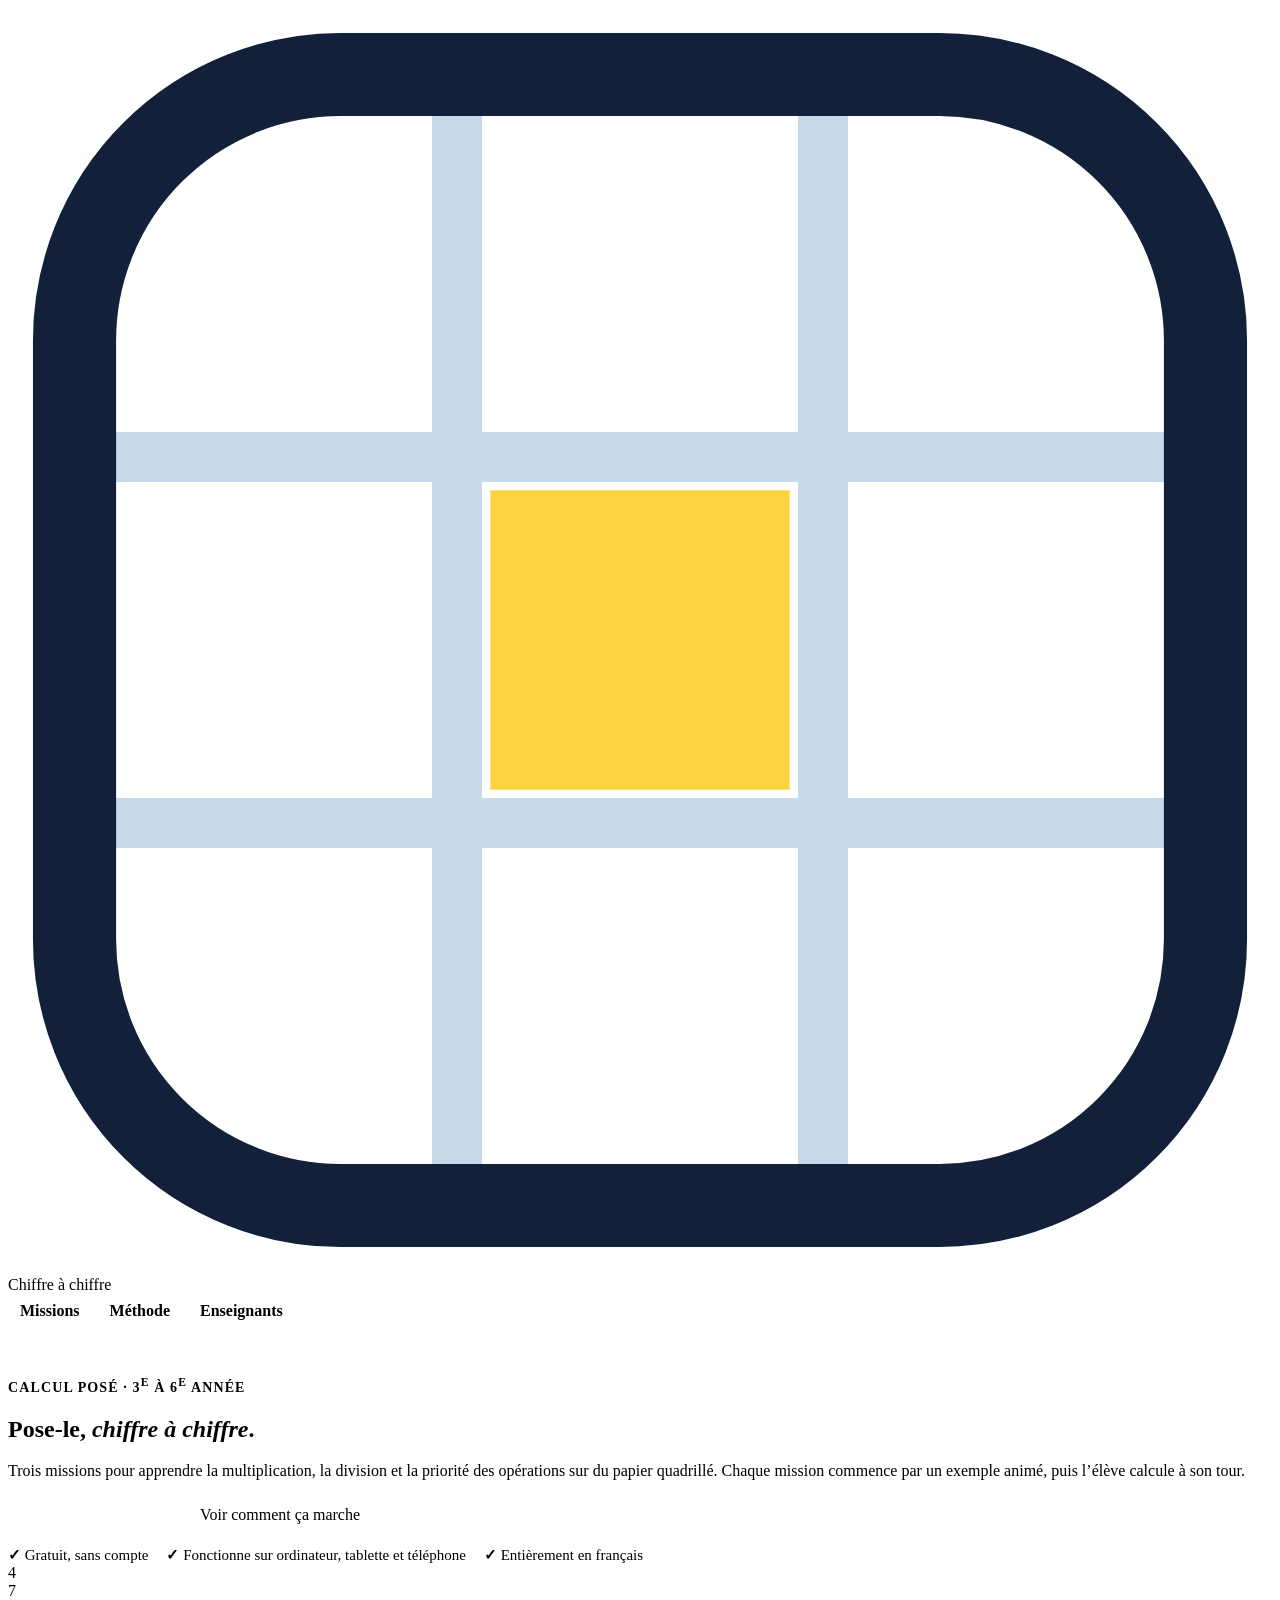
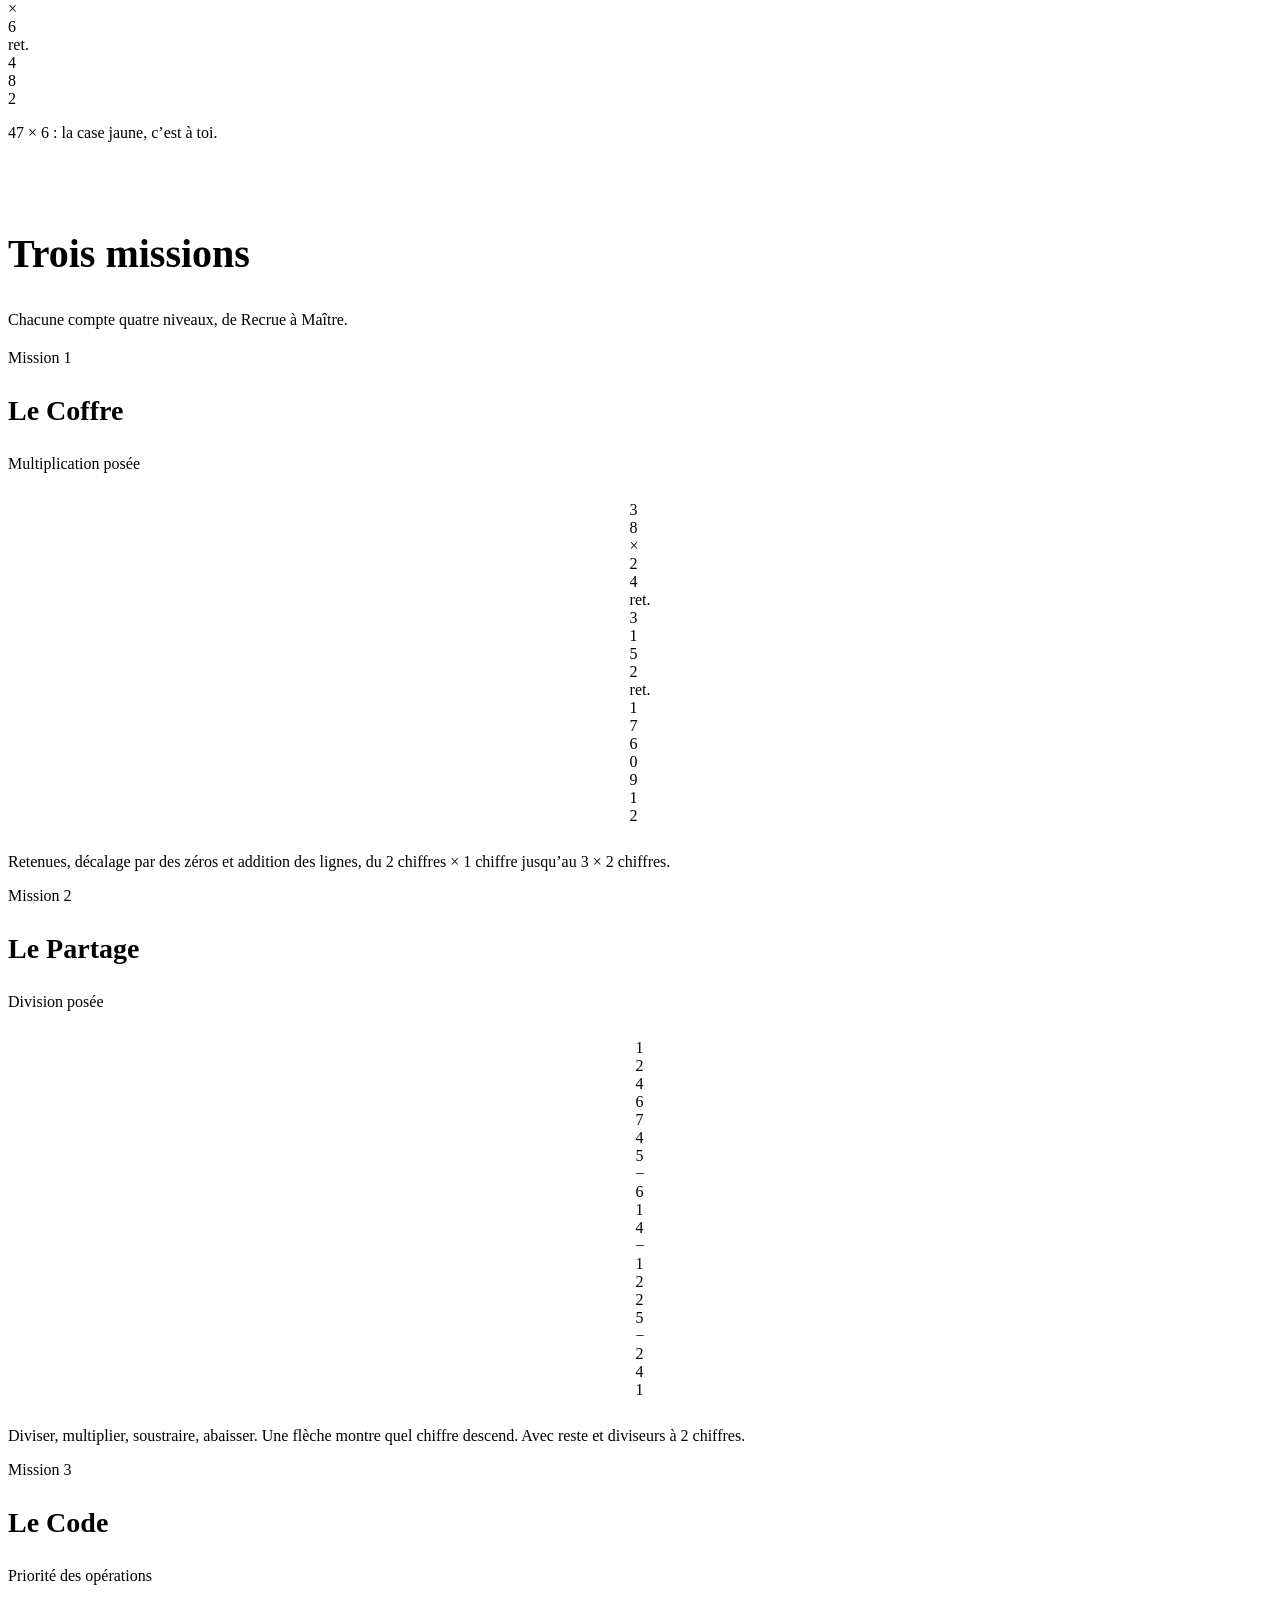
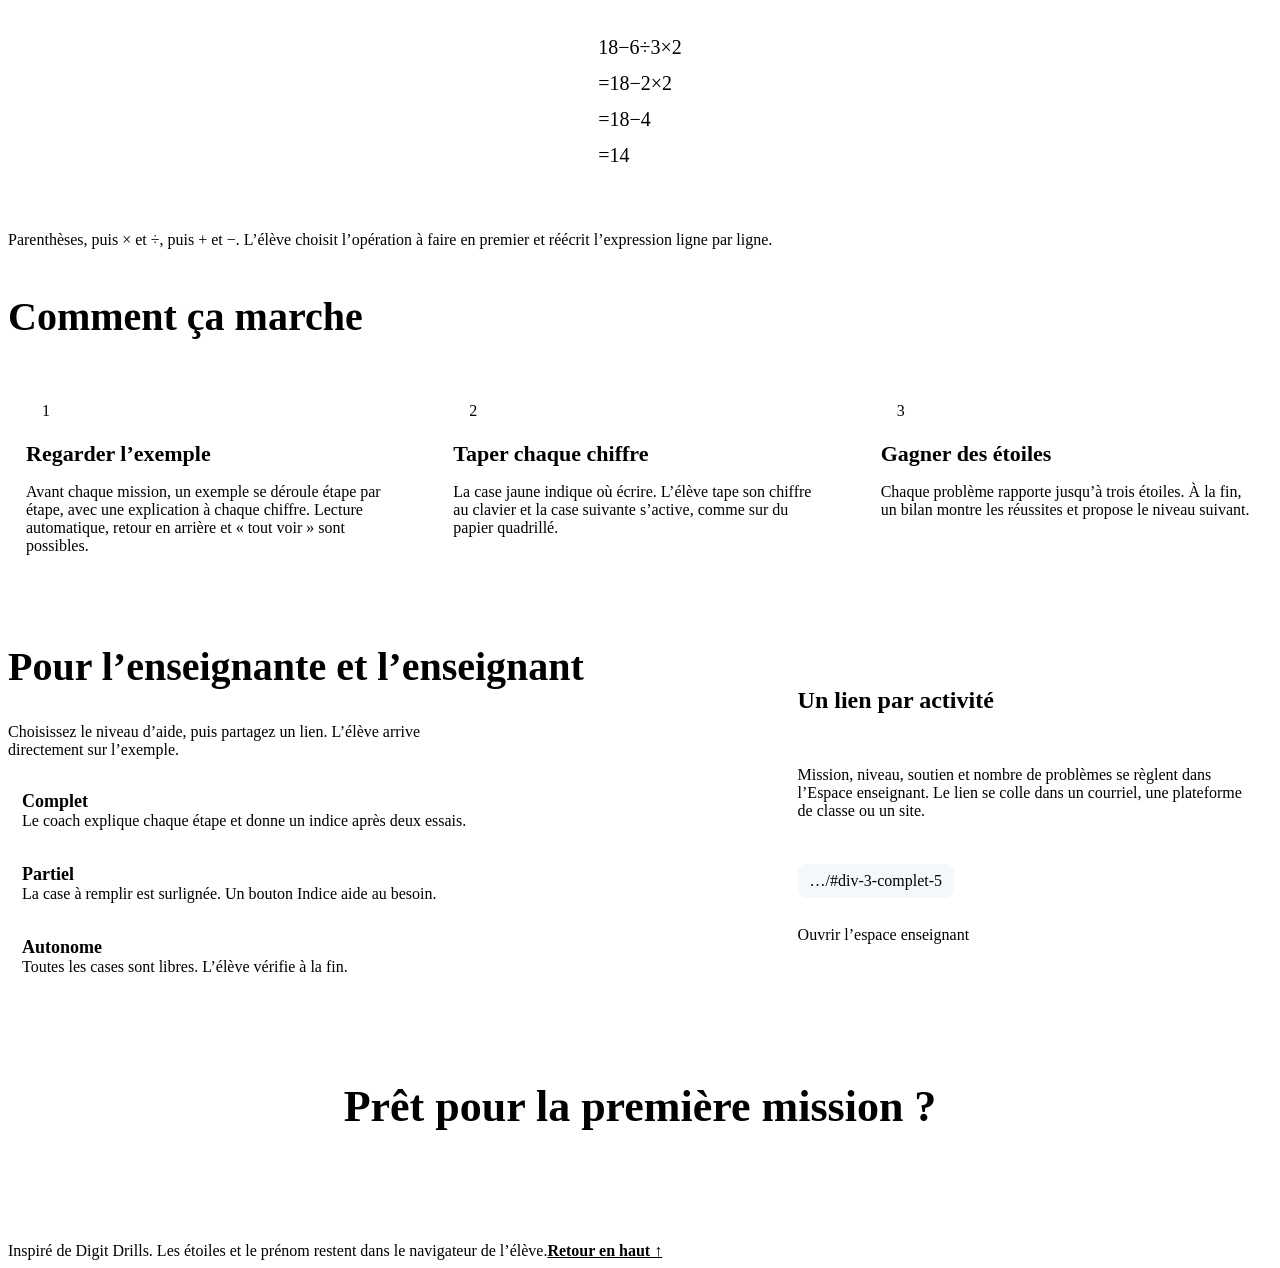
==== index.html @ c3cb1c9d "Add files via upload" ====
<!DOCTYPE html>
<html lang="fr">
<head>
<meta charset="utf-8">
<meta name="viewport" content="width=device-width, initial-scale=1">
<title>Page de garde Chiffre à chiffre</title>
<meta name="description" content="Missions de calcul posé pour le primaire : multiplication, division et priorité des opérations, un chiffre à la fois.">
<link rel="preconnect" href="https://fonts.googleapis.com">
<link rel="preconnect" href="https://fonts.gstatic.com" crossorigin>
<link href="https://fonts.googleapis.com/css2?family=Atkinson+Hyperlegible:wght@400;700&family=Atkinson+Hyperlegible+Mono:wght@500;600;700&family=Bricolage+Grotesque:opsz,wght@12..96,700;12..96,800&display=swap" rel="stylesheet">
<style>
html { scroll-behavior: smooth; }
.brand { text-decoration: none; color: var(--ink); }
.cnav { display: flex; align-items: center; gap: 6px; }
.cnav a:not(.btn) { color: var(--ink-2); text-decoration: none; font-weight: 700; padding: 8px 12px; border-radius: 8px; }
.cnav a:not(.btn):hover { background: rgba(255,255,255,.8); color: var(--ink); }
.cover-hero { padding-top: 34px; padding-bottom: 28px; }
.kicker { font-weight: 700; letter-spacing: .08em; text-transform: uppercase; font-size: 14px; color: var(--m-div); margin-bottom: 12px; }
.cta-row { display: flex; flex-wrap: wrap; gap: 12px; margin-top: 26px; }
.facts { list-style: none; padding: 0; margin: 22px 0 0; display: flex; flex-wrap: wrap; gap: 8px 18px; color: var(--ink-2); font-size: 15px; }
.facts li::before { content: "✓ "; color: var(--ok); font-weight: 700; }
.sec { font-size: clamp(28px, 4vw, 40px); font-weight: 800; margin-top: 44px; }
.sec-lead { color: var(--ink-2); margin: 6px 0 20px; max-width: 60ch; }
.mcard h3 { font-size: 28px; font-weight: 800; }
.ex-sheet { background: #fff; border: 1px solid var(--grid); border-radius: 10px; padding: 12px 6px; margin: 6px 0; display: flex; justify-content: center; overflow: hidden; min-height: 190px; align-items: center; }
.ex-sheet .exprs { padding: 6px 0; }
.ex-sheet .ex-line { font-size: 20px; min-height: 36px; }
.ex-sheet .ex-line.past { font-size: 18px; }
.steps { list-style: none; padding: 0; margin: 20px 0 0; display: grid; grid-template-columns: repeat(3, minmax(0, 1fr)); gap: 18px; }
.steps li { background: var(--sheet); border: 2px solid var(--ink); border-radius: var(--radius); padding: 18px; box-shadow: 0 5px 0 var(--ink); }
.steps h3 { font-size: 22px; margin: 10px 0 6px; }
.steps p { color: var(--ink-2); font-size: 16px; }
.sn { display: inline-grid; place-items: center; width: 40px; height: 40px; border-radius: 50%; background: var(--hl); border: 2px solid var(--ink); font: 800 20px/1 var(--font-d); }
.teach { display: grid; grid-template-columns: minmax(0, 1.2fr) minmax(0, .8fr); gap: 28px; align-items: start; margin-top: 10px; }
.tlist { list-style: none; padding: 0; margin: 0; display: grid; gap: 10px; }
.tlist li { background: var(--sheet); border: 2px solid var(--grid); border-radius: 12px; padding: 12px 14px; }
.tlist b { display: block; font-size: 18px; }
.tcard { background: var(--sheet); border: 2px solid var(--ink); border-radius: var(--radius); padding: 20px; box-shadow: 0 5px 0 var(--ink); display: grid; gap: 12px; justify-items: start; margin-top: 44px; }
.tcard h3 { font-size: 24px; }
.tcard p { color: var(--ink-2); }
.tlink { font: 600 15px var(--font-n); background: #F4F8FC; border: 1px dashed var(--grid); border-radius: 8px; padding: 8px 12px; color: var(--ink) !important; }
.final { text-align: center; display: grid; justify-items: center; gap: 16px; padding: 56px 16px 40px; }
.final h2 { font-size: clamp(28px, 4.4vw, 44px); font-weight: 800; }
@media (max-width: 880px) {
  .steps, .teach { grid-template-columns: 1fr; }
  .tcard { margin-top: 0; }
  .cnav a:not(.btn) { display: none; }
}
a.btn { text-decoration: none; color: var(--ink); }
a.btn-primary { color: #fff; }
.foot a { color: var(--ink-2); font-weight: 700; }

</style>
</head>
<body>
<header class="wrap top">
  <a class="brand" href="#haut" aria-label="Chiffre à chiffre"><svg class="brand-mark" viewBox="0 0 38 38" aria-hidden="true"><rect x="2" y="2" width="34" height="34" rx="8" fill="#fff"/><path d="M13.5 2v34M24.5 2v34M2 13.5h34M2 24.5h34" stroke="#C6DAEA" stroke-width="1.5"/><rect x="14.5" y="14.5" width="9" height="9" fill="#FFD23F"/><rect x="2" y="2" width="34" height="34" rx="8" fill="none" stroke="#12203A" stroke-width="2.5"/></svg><span class="brand-name"><span>Chiffre</span> à chiffre</span></a>
  <nav class="cnav" aria-label="Sections"><a href="#missions">Missions</a><a href="#methode">Méthode</a><a href="#enseignants">Enseignants</a><a class="btn btn-primary btn-small" href="jeu.html">Commencer</a></nav>
</header>

<main id="haut">
<section class="wrap hero cover-hero">
  <div>
    <p class="kicker">Calcul posé · 3<sup>e</sup> à 6<sup>e</sup> année</p>
    <h1>Pose-le, <em>chiffre à chiffre</em>.</h1>
    <p class="lead">Trois missions pour apprendre la multiplication, la division et la priorité des opérations sur du papier quadrillé. Chaque mission commence par un exemple animé, puis l’élève calcule à son tour.</p>
    <div class="cta-row"><a class="btn btn-primary" href="jeu.html">Commencer les missions →</a><a class="btn" href="#methode">Voir comment ça marche</a></div>
    <ul class="facts"><li>Gratuit, sans compte</li><li>Fonctionne sur ordinateur, tablette et téléphone</li><li>Entièrement en français</li></ul>
  </div>
  <div class="hero-sheet" id="ex-hero"></div>
</section>

<section class="wrap" id="missions">
  <h2 class="sec">Trois missions</h2>
  <p class="sec-lead">Chacune compte quatre niveaux, de Recrue à Maître.</p>
  <div class="missions">
    <article class="mcard" data-m="mult"><div class="mcard-top"><span>Mission 1</span></div><div class="mcard-body"><h3>Le Coffre</h3><p class="sub">Multiplication posée</p><div class="ex-sheet" id="ex-mult"></div><p class="pitch">Retenues, décalage par des zéros et addition des lignes, du 2 chiffres × 1 chiffre jusqu’au 3 × 2 chiffres.</p></div></article>
    <article class="mcard" data-m="div"><div class="mcard-top"><span>Mission 2</span></div><div class="mcard-body"><h3>Le Partage</h3><p class="sub">Division posée</p><div class="ex-sheet" id="ex-div"></div><p class="pitch">Diviser, multiplier, soustraire, abaisser. Une flèche montre quel chiffre descend. Avec reste et diviseurs à 2 chiffres.</p></div></article>
    <article class="mcard" data-m="ops"><div class="mcard-top"><span>Mission 3</span></div><div class="mcard-body"><h3>Le Code</h3><p class="sub">Priorité des opérations</p><div class="ex-sheet" id="ex-ops"></div><p class="pitch">Parenthèses, puis × et ÷, puis + et −. L’élève choisit l’opération à faire en premier et réécrit l’expression ligne par ligne.</p></div></article>
  </div>
</section>

<section class="wrap" id="methode">
  <h2 class="sec">Comment ça marche</h2>
  <ol class="steps">
    <li><span class="sn">1</span><h3>Regarder l’exemple</h3><p>Avant chaque mission, un exemple se déroule étape par étape, avec une explication à chaque chiffre. Lecture automatique, retour en arrière et « tout voir » sont possibles.</p></li>
    <li><span class="sn">2</span><h3>Taper chaque chiffre</h3><p>La case jaune indique où écrire. L’élève tape son chiffre au clavier et la case suivante s’active, comme sur du papier quadrillé.</p></li>
    <li><span class="sn">3</span><h3>Gagner des étoiles</h3><p>Chaque problème rapporte jusqu’à trois étoiles. À la fin, un bilan montre les réussites et propose le niveau suivant.</p></li>
  </ol>
</section>

<section class="wrap" id="enseignants">
  <div class="teach">
    <div>
      <h2 class="sec">Pour l’enseignante et l’enseignant</h2>
      <p class="sec-lead">Choisissez le niveau d’aide, puis partagez un lien. L’élève arrive directement sur l’exemple.</p>
      <ul class="tlist">
        <li><b>Complet</b> Le coach explique chaque étape et donne un indice après deux essais.</li>
        <li><b>Partiel</b> La case à remplir est surlignée. Un bouton Indice aide au besoin.</li>
        <li><b>Autonome</b> Toutes les cases sont libres. L’élève vérifie à la fin.</li>
      </ul>
    </div>
    <div class="tcard">
      <h3>Un lien par activité</h3>
      <p>Mission, niveau, soutien et nombre de problèmes se règlent dans l’Espace enseignant. Le lien se colle dans un courriel, une plateforme de classe ou un site.</p>
      <p class="tlink">…/#div-3-complet-5</p>
      <a class="btn btn-small" href="jeu.html">Ouvrir l’espace enseignant</a>
    </div>
  </div>
</section>

<section class="wrap final">
  <h2>Prêt pour la première mission ?</h2>
  <a class="btn btn-primary" href="jeu.html">Commencer les missions →</a>
</section>
</main>

<footer class="wrap foot"><span>Inspiré de Digit Drills. Les étoiles et le prénom restent dans le navigateur de l’élève.</span><a href="#haut">Retour en haut ↑</a></footer>

<script>
/* ===== Moteur : génération de problèmes, grilles et étapes ===== */
(function (root) {
  'use strict';

  const POS = ['unités', 'dizaines', 'centaines', 'milliers', 'dizaines de mille', 'centaines de mille'];
  const rnd = (a, b) => a + Math.floor(Math.random() * (b - a + 1));
  const pick = (a) => a[Math.floor(Math.random() * a.length)];
  const digitsOf = (n) => String(n).split('').map(Number);
  const plural = (n, s, p) => (n > 1 ? p : s);

  function newLayout() {
    return { cells: {}, rowKinds: [], lines: [], steps: [], groups: [], cols: 0 };
  }
  function put(L, r, c, o) {
    if (c < 0) throw new Error('colonne négative ' + r + ',' + c);
    L.cells[r + ',' + c] = Object.assign({ r: r, c: c }, o);
  }
  // Ajoute un groupe d'étapes (une opération "mentale" qui écrit 1 à 3 chiffres)
  function addGroup(L, text, stepDefs, intro) {
    const gid = L.groups.length;
    L.groups.push({ text: text, steps: [], intro: intro || '' });
    stepDefs.forEach((s) => {
      const idx = L.steps.length;
      L.steps.push({ r: s.r, c: s.c, expected: s.exp, ask: s.ask, hint: s.hint, gid: gid });
      L.groups[gid].steps.push(idx);
      put(L, s.r, s.c, { kind: s.kind || 'input', expected: s.exp, cls: s.cls || '' });
    });
  }

  /* ---------------- MULTIPLICATION ---------------- */
  function buildMult(a, b) {
    const L = newLayout();
    const A = digitsOf(a), B = digitsOf(b), n = A.length, m = B.length;
    const prod = a * b, Ln = String(prod).length, W = n + m;
    L.cols = W + 1;

    // plan de chaque ligne de produit partiel
    const plan = [];
    const ppMap = []; // ppMap[k][col] = chiffre attendu
    for (let k = 0; k < m; k++) {
      const bk = B[m - 1 - k];
      const groups = [];
      ppMap[k] = {};
      const intro = k === 0
        ? 'On multiplie d’abord par les unités du multiplicateur (' + bk + '), de droite à gauche.'
        : 'Nouvelle ligne : on multiplie par les ' + POS[k] + ' (' + bk + ').';
      let first = true;
      const withIntro = (t) => { if (first) { first = false; return intro + ' ' + t; } return t; };
      if (k > 0) {
        const zs = [];
        for (let j = 0; j < k; j++) {
          zs.push({
            kind: 'pp', col: W - j, exp: 0,
            ask: j === 0 ? withIntro('On décale d’un rang pour chaque position : écris ' + (k === 1 ? 'un 0' : k + ' zéros') + ', en commençant à droite.') : 'Encore un 0 pour décaler.',
            hint: 'Multiplier par ' + bk + '0'.repeat(k) + ' revient à décaler : on écrit d’abord ' + (k === 1 ? 'un 0' : k + ' zéros') + '.'
          });
          ppMap[k][W - j] = 0;
        }
        groups.push({ text: 'On multiplie par les ' + POS[k] + ' : on écrit ' + (k === 1 ? 'un 0' : k + ' zéros') + ' pour décaler la ligne.', steps: zs });
      }
      let carry = 0;
      for (let i = 0; i < n; i++) {
        const ai = A[n - 1 - i];
        const p = ai * bk + carry;
        const dg = p % 10, nc = Math.floor(p / 10);
        const op = bk + ' × ' + ai + (carry ? ' + ' + carry : '');
        const last = i === n - 1;
        const col = W - k - i;
        const st = [];
        const calc = 'Calcule ' + op + (carry ? ' (n’oublie pas la retenue)' : '') + '. ';
        if (last && nc > 0) {
          st.push({ kind: 'pp', col: col, exp: dg, ask: withIntro(calc + 'Écris le chiffre des unités du résultat.'), hint: op + ' = ' + p });
          st.push({ kind: 'pp', col: col - 1, exp: nc, ask: 'Écris maintenant le chiffre des dizaines, juste à gauche.', hint: op + ' = ' + p });
          ppMap[k][col] = dg; ppMap[k][col - 1] = nc;
          groups.push({ text: op + ' = ' + p + '. C’est le dernier chiffre : on écrit tout le résultat, ' + p + '.', steps: st });
        } else {
          st.push({ kind: 'pp', col: col, exp: dg, ask: withIntro(calc + (p >= 10 ? 'Écris le chiffre des unités du résultat.' : 'Écris le résultat.')), hint: op + ' = ' + p });
          ppMap[k][col] = dg;
          if (!last && nc > 0) {
            st.push({ kind: 'carry', col: col - 1, exp: nc, ask: 'Écris la retenue (le chiffre des dizaines du résultat) au-dessus de la colonne suivante.', hint: op + ' = ' + p + ' : la retenue est ' + nc + '.' });
            groups.push({ text: op + ' = ' + p + '. On écrit ' + dg + ' et on retient ' + nc + '.', steps: st });
          } else {
            groups.push({ text: op + ' = ' + p + '. On écrit ' + dg + '.', steps: st });
          }
        }
        carry = nc;
      }
      if (groups.length) groups[0].intro = intro;
      const hasCarry = groups.some((g) => g.steps.some((s) => s.kind === 'carry'));
      plan.push({ groups: groups, hasCarry: hasCarry });
    }

    // lignes 0 et 1 : multiplicande et multiplicateur
    L.rowKinds.push('norm');
    A.forEach((d, i) => put(L, 0, W - (n - 1 - i), { kind: 'static', text: d }));
    L.rowKinds.push('norm');
    put(L, 1, 0, { kind: 'static', text: '×' });
    B.forEach((d, i) => put(L, 1, W - (m - 1 - i), { kind: 'static', text: d }));
    L.lines.push({ r: 1, c1: 0, c2: W });

    let lastPP = 1;
    for (let k = 0; k < m; k++) {
      let carryRow = -1;
      if (plan[k].hasCarry) { carryRow = L.rowKinds.length; L.rowKinds.push('carry'); }
      const ppRow = L.rowKinds.length; L.rowKinds.push('norm');
      lastPP = ppRow;
      plan[k].groups.forEach((g) => {
        addGroup(L, g.text, g.steps.map((s) => ({
          r: s.kind === 'carry' ? carryRow : ppRow, c: s.col, exp: s.exp, ask: s.ask, hint: s.hint,
          kind: 'input', cls: s.kind === 'carry' ? 'carry' : ''
        })), g.intro);
      });
    }

    if (m > 1) {
      L.lines.push({ r: lastPP, c1: 0, c2: W });
      const resRow = L.rowKinds.length; L.rowKinds.push('norm');
      let carryAdd = 0;
      for (let j = 0; j < Ln; j++) {
        const col = W - j;
        const parts = [];
        for (let k = 0; k < m; k++) if (ppMap[k][col] !== undefined) parts.push(ppMap[k][col]);
        const total = parts.reduce((x, y) => x + y, 0) + carryAdd;
        const dg = total % 10, nc = Math.floor(total / 10);
        const expr = parts.join(' + ') + (carryAdd ? ' + ' + carryAdd + ' (retenue)' : '');
        let ask, text;
        if (parts.length === 1 && !carryAdd) {
          ask = 'Un seul chiffre dans la colonne des ' + POS[j] + ' : recopie-le.';
          text = 'On descend ' + total + '.';
        } else {
          ask = 'Additionne la colonne des ' + POS[j] + ' : ' + expr + '. ' + (total >= 10 && j < Ln - 1 ? 'Écris le chiffre des unités et retiens le reste.' : 'Écris le résultat.');
          text = expr + ' = ' + total + '. ' + (nc > 0 && j < Ln - 1 ? 'On écrit ' + dg + ' et on retient ' + nc + '.' : 'On écrit ' + total + '.');
        }
        if (j === Ln - 1) { if (nc !== 0) throw new Error('somme finale invalide'); }
        addGroup(L, text, [{ r: resRow, c: col, exp: dg, ask: (j === 0 ? 'Il reste à additionner les lignes, colonne par colonne, de droite à gauche. ' : '') + ask, hint: expr + ' = ' + total, kind: 'input', cls: 'result' }], j === 0 ? 'Il reste \u00e0 additionner les lignes, colonne par colonne, de droite \u00e0 gauche.' : '');
        carryAdd = nc;
      }
    } else {
      // pour m = 1, la ligne de produit est le résultat
      Object.keys(L.cells).forEach((k) => { const c = L.cells[k]; if (c.r === lastPP && c.kind === 'input') c.cls = 'result'; });
    }

    L.rows = L.rowKinds.length;
    L.statement = a + ' × ' + b;
    L.answerText = String(prod);
    L.meta = { type: 'mult', a: a, b: b, answer: prod };
    return L;
  }

  function genMult(level) {
    const cfg = { 1: [2, 1], 2: [3, 1], 3: [2, 2], 4: [3, 2] }[level];
    const n = cfg[0], m = cfg[1];
    let a = '';
    for (let i = 0; i < n; i++) a += i === 0 ? rnd(2, 9) : (level === 4 && i < n - 1 && Math.random() < 0.2 ? 0 : rnd(1, 9));
    let b = '';
    for (let i = 0; i < m; i++) b += rnd(2, 9);
    return buildMult(parseInt(a, 10), parseInt(b, 10));
  }

  /* ---------------- DIVISION ---------------- */
  function buildDiv(D, v) {
    const L = newLayout();
    const Dd = digitsOf(D), nd = Dd.length, V = digitsOf(v), nv = V.length;
    let t = nv;
    if (parseInt(Dd.slice(0, t).join(''), 10) < v) t++;
    if (t > nd) throw new Error('dividende trop petit');
    const sim = [];
    let partial = parseInt(Dd.slice(0, t).join(''), 10), pIdx = t - 1, partialLen = t, nextIdx = t;
    for (;;) {
      const q = Math.floor(partial / v);
      if (q < 1 || q > 9) throw new Error('chiffre du quotient invalide');
      const prod = q * v, rem = partial - prod;
      const s = { partial: partial, partialLen: partialLen, q: q, prod: prod, rem: rem, pIdx: pIdx };
      sim.push(s);
      if (nextIdx >= nd) break;
      s.next = Dd[nextIdx];
      partial = rem * 10 + s.next;
      s.nextPartial = partial;
      partialLen = String(rem).length + 1;
      pIdx = nextIdx;
      nextIdx++;
    }
    const nq = sim.length;
    const quotient = parseInt(sim.map((s) => s.q).join(''), 10);
    const remainder = sim[nq - 1].rem;
    if (quotient !== Math.floor(D / v) || remainder !== D % v) throw new Error('division incohérente');

    // Disposition ontarienne : diviseur à gauche, dividende sous la potence, quotient au-dessus du dividende.
    const dStart = nv + 1;
    L.cols = dStart + nd;
    L.rows = 2 + 2 * nq;
    for (let i = 0; i < L.rows; i++) L.rowKinds.push('norm');
    L.bar = { col: dStart, fromRow: 1 };
    L.downs = [];
    L.lines.push({ r: 0, c1: dStart, c2: dStart + nd - 1 });
    V.forEach((d, i) => put(L, 1, i, { kind: 'static', text: d }));
    Dd.forEach((d, i) => put(L, 1, dStart + i, { kind: 'static', text: d }));

    sim.forEach((s, j) => {
      const pCol = dStart + s.pIdx;
      const prodS = String(s.prod), remS = String(s.rem);
      const prodRow = 2 * j + 2, remRow = 2 * j + 3;
      put(L, prodRow, pCol - s.partialLen, { kind: 'static', text: '−' });
      L.lines.push({ r: prodRow, c1: pCol - s.partialLen, c2: pCol });

      addGroup(L, 'Dans ' + s.partial + ', ' + v + ' entre ' + s.q + (s.q > 1 ? ' fois' : ' fois') + ' (' + s.q + ' × ' + v + ' = ' + s.prod + ', sans dépasser ' + s.partial + ').', [{
        r: 0, c: pCol, exp: s.q, kind: 'input', cls: 'quot',
        ask: 'Combien de fois ' + v + ' entre-t-il dans ' + s.partial + ' ? Écris ce chiffre au-dessus du dernier chiffre de ' + s.partial + '.',
        hint: s.q + ' × ' + v + ' = ' + s.prod + ' ne dépasse pas ' + s.partial + '.'
      }]);

      const pd = prodS.split('').map(Number);
      const prodSteps = [];
      for (let i = pd.length - 1, first = true; i >= 0; i--, first = false) {
        prodSteps.push({
          r: prodRow, c: pCol - (pd.length - 1 - i), exp: pd[i], kind: 'input',
          ask: first ? 'Multiplie ' + s.q + ' × ' + v + ', puis écris le résultat sous ' + s.partial + ', en commençant par la droite.' : 'Continue ton résultat vers la gauche.',
          hint: s.q + ' × ' + v + ' = ' + s.prod
        });
      }
      addGroup(L, s.q + ' × ' + v + ' = ' + s.prod + '. On l’écrit sous ' + s.partial + '.', prodSteps);

      const rd = remS.split('').map(Number);
      const remSteps = [];
      for (let i = rd.length - 1, first = true; i >= 0; i--, first = false) {
        remSteps.push({
          r: remRow, c: pCol - (rd.length - 1 - i), exp: rd[i], kind: 'input', cls: j === nq - 1 ? 'result' : '',
          ask: first ? 'Soustrais ' + s.partial + ' − ' + s.prod + '. Écris la différence en commençant par la droite.' : 'Continue vers la gauche.',
          hint: s.partial + ' − ' + s.prod + ' = ' + s.rem
        });
      }
      addGroup(L, s.partial + ' − ' + s.prod + ' = ' + s.rem + '. Le reste (' + s.rem + ') est plus petit que ' + v + ' : c’est bon.', remSteps);

      if (j < nq - 1) {
        L.downs.push({ c: pCol + 1, toR: remRow, key: remRow + ',' + (pCol + 1) });
        addGroup(L, 'On abaisse le ' + s.next + ' : on obtient ' + s.nextPartial + '.', [{
          r: remRow, c: pCol + 1, exp: s.next, kind: 'input',
          ask: 'Abaisse le chiffre suivant du dividende (suis la flèche) : écris-le à droite du reste.',
          hint: 'Le chiffre à abaisser est ' + s.next + '.'
        }]);
      }
    });

    L.statement = D + ' ÷ ' + v;
    L.answerText = quotient + (remainder ? ' reste ' + remainder : '');
    L.meta = { type: 'div', D: D, v: v, quotient: quotient, remainder: remainder };
    return L;
  }

  function noZeroDigits(n) { return String(n).indexOf('0') === -1; }
  function genNoZero(lo, hi) { for (let i = 0; i < 500; i++) { const x = rnd(lo, hi); if (noZeroDigits(x)) return x; } return lo; }

  function genDiv(level) {
    for (let tries = 0; tries < 200; tries++) {
      let v, q, r = 0;
      if (level === 1) { v = rnd(2, 4); q = genNoZero(11, 99); if (q * v >= 100) continue; }
      else if (level === 2) { v = rnd(2, 9); q = genNoZero(11, 99); if (q * v < 100) continue; }
      else if (level === 3) { v = rnd(3, 9); q = genNoZero(111, 999); r = rnd(1, v - 1); }
      else { do { v = rnd(12, 49); } while (v % 10 === 0); q = genNoZero(11, 99); r = Math.random() < 0.5 ? 0 : rnd(1, v - 1); }
      try { return buildDiv(q * v + r, v); } catch (e) { /* on retente */ }
    }
    return buildDiv(384, 8);
  }

  /* ---------------- PRIORITÉ DES OPÉRATIONS ---------------- */
  const MD = { '×': 1, '÷': 1 };

  function parseExpr(s) {
    return s.split(/\s+/).filter(Boolean).map((x) => (x === '(' || x === ')') ? { t: x } : /^\d+$/.test(x) ? { t: 'n', v: +x } : { t: 'o', v: x });
  }
  function exprToString(tokens) { return tokens.map((t) => t.t === 'n' || t.t === 'o' ? t.v : t.t).join(' '); }

  function groupsOf(tokens) {
    const st = [], out = [];
    tokens.forEach((tk, i) => {
      if (tk.t === '(') { st.push({ start: i, child: false }); if (st.length > 1) st[st.length - 2].child = true; }
      else if (tk.t === ')') { const g = st.pop(); out.push({ start: g.start, end: i, inner: !g.child }); }
    });
    return out;
  }
  function pickInSlice(tokens, s, e) {
    const ops = [];
    for (let i = s; i <= e; i++) if (tokens[i].t === 'o') ops.push(i);
    const md = ops.filter((i) => MD[tokens[i].v]);
    return md.length ? md[0] : ops[0];
  }
  function validOps(tokens) {
    const set = new Set();
    const gs = groupsOf(tokens).filter((g) => g.inner);
    if (gs.length) gs.forEach((g) => { const i = pickInSlice(tokens, g.start + 1, g.end - 1); if (i !== undefined) set.add(i); });
    else { const i = pickInSlice(tokens, 0, tokens.length - 1); if (i !== undefined) set.add(i); }
    return set;
  }
  function cleanParens(tokens) {
    let changed = true;
    let out = tokens.slice();
    let removed = false;
    while (changed) {
      changed = false;
      for (let i = 0; i + 2 < out.length; i++) {
        if (out[i].t === '(' && out[i + 1].t === 'n' && out[i + 2].t === ')') { out.splice(i + 2, 1); out.splice(i, 1); changed = true; removed = true; break; }
      }
    }
    return { tokens: out, removed: removed };
  }
  function compute(op, a, b) {
    if (op === '+') return a + b;
    if (op === '−') return a - b;
    if (op === '×') return a * b;
    return a / b;
  }
  function opOk(op, a, b) {
    if (op === '−') return a >= b;
    if (op === '÷') return b !== 0 && a % b === 0;
    return true;
  }
  function reasonKind(tokens, idx) {
    const inParen = groupsOf(tokens).some((g) => idx > g.start && idx < g.end);
    return { inParen: inParen, md: !!MD[tokens[idx].v] };
  }
  function applyOp(tokens, idx) {
    const a = tokens[idx - 1].v, b = tokens[idx + 1].v, op = tokens[idx].v;
    const res = compute(op, a, b);
    const why = reasonKind(tokens, idx);
    const nt = tokens.slice(0, idx - 1).concat([{ t: 'n', v: res }], tokens.slice(idx + 2));
    const c = cleanParens(nt);
    return { tokens: c.tokens, a: a, b: b, op: op, res: res, why: why, parenRemoved: c.removed };
  }
  function opSentence(r) {
    const eq = r.a + ' ' + r.op + ' ' + r.b + ' = ' + r.res + '.';
    let s;
    if (r.why.inParen && r.why.md) s = 'Dans les parenthèses, on fait d’abord les × et ÷ : ' + eq;
    else if (r.why.inParen) s = 'On commence par les parenthèses : ' + eq;
    else if (r.why.md) s = 'Les × et ÷ passent avant les + et − (de gauche à droite) : ' + eq;
    else s = 'Il ne reste que des + et −, de gauche à droite : ' + eq;
    if (r.parenRemoved) s += ' Les parenthèses ont fini leur travail : on les enlève.';
    return s;
  }
  function whyNot(tokens, idx) {
    const gs = groupsOf(tokens);
    const inner = gs.filter((g) => g.inner);
    let s, e;
    if (inner.length) {
      const g = inner.find((g) => idx > g.start && idx < g.end);
      if (!g) return 'paren';
      s = g.start + 1; e = g.end - 1;
    } else { s = 0; e = tokens.length - 1; }
    let hasMD = false;
    for (let i = s; i <= e; i++) if (tokens[i].t === 'o' && MD[tokens[i].v]) hasMD = true;
    if (hasMD && !MD[tokens[idx].v]) return 'md';
    return 'left';
  }
  const WHY_TEXT = {
    paren: 'Regarde les parenthèses ( ) : on calcule toujours ce qui est dedans en premier.',
    md: 'Les multiplications et les divisions passent avant les additions et les soustractions.',
    left: 'Ces opérations ont la même priorité : on commence par celle qui est le plus à gauche.'
  };
  function solveSteps(tokens) {
    const steps = [];
    let cur = tokens.slice();
    let guard = 0;
    while (cur.length > 1 && guard++ < 50) {
      const valid = Array.from(validOps(cur)).sort((x, y) => x - y);
      const idx = valid[0];
      const before = cur;
      const r = applyOp(cur, idx);
      steps.push({ before: before, idx: idx, a: r.a, b: r.b, op: r.op, res: r.res, why: r.why, parenRemoved: r.parenRemoved, after: r.tokens, text: opSentence(r) });
      cur = r.tokens;
    }
    return { steps: steps, final: cur.length === 1 ? cur[0].v : NaN };
  }
  function finalOk(tokens) {
    let cur = tokens.slice(), g = 0;
    while (cur.length > 1 && g++ < 50) {
      const idx = Array.from(validOps(cur)).sort((x, y) => x - y)[0];
      const a = cur[idx - 1].v, b = cur[idx + 1].v, op = cur[idx].v;
      if (!opOk(op, a, b)) return null;
      const res = compute(op, a, b);
      if (res > 150) return null;
      cur = applyOp(cur, idx).tokens;
    }
    return cur[0].v;
  }
  function stripParens(tokens) { return tokens.filter((t) => t.t !== '(' && t.t !== ')'); }
  function naiveLTR(tokens) {
    const s = stripParens(tokens);
    let v = s[0].v;
    for (let i = 1; i < s.length; i += 2) v = compute(s[i].v, v, s[i + 1].v);
    return v;
  }
  function buildTokens(nums, ops, parens) {
    const out = [];
    const opening = parens.slice().sort((x, y) => (y[1] - y[0]) - (x[1] - x[0]));
    const closing = parens.slice().sort((x, y) => (x[1] - x[0]) - (y[1] - y[0]));
    for (let k = 0; k < nums.length; k++) {
      opening.forEach((p) => { if (p[0] === k) out.push({ t: '(' }); });
      out.push({ t: 'n', v: nums[k] });
      closing.forEach((p) => { if (p[1] === k) out.push({ t: ')' }); });
      if (k < ops.length) out.push({ t: 'o', v: ops[k] });
    }
    return out;
  }
  const ALL_OPS = ['+', '−', '×', '÷'];
  function genOps(level) {
    for (let tries = 0; tries < 6000; tries++) {
      let n, ops, parens = [], lo = 2, hi = 12;
      if (level === 1) {
        n = 3; hi = 9;
        const md = pick(['×', '÷']), as = pick(['+', '−']);
        ops = Math.random() < 0.5 ? [as, md] : [md, as];
      } else if (level === 2) {
        n = 4;
        ops = [pick(ALL_OPS), pick(ALL_OPS), pick(ALL_OPS)];
        const nmd = ops.filter((o) => MD[o]).length;
        if (nmd === 0 || nmd === 3) continue;
      } else if (level === 3) {
        n = pick([3, 4]);
        ops = []; for (let i = 0; i < n - 1; i++) ops.push(pick(ALL_OPS));
        const cand = [];
        for (let i = 0; i < n; i++) for (let j = i + 1; j < n; j++) if (j - i + 1 < n) cand.push([i, j]);
        parens = [pick(cand)];
      } else {
        n = 5; hi = 9;
        ops = []; for (let i = 0; i < n - 1; i++) ops.push(pick(ALL_OPS));
        parens = pick([[[0, 3], [1, 2]], [[1, 4], [2, 3]], [[0, 1], [2, 3]], [[0, 1], [3, 4]], [[1, 2], [3, 4]]]);
      }
      const nums = []; for (let i = 0; i < n; i++) nums.push(rnd(lo, hi));
      const tokens = buildTokens(nums, ops, parens);
      const f = finalOk(tokens);
      if (f === null || f < 1) continue;
      if (naiveLTR(tokens) === f) continue;
      let allMatter = true;
      for (let pi = 0; pi < parens.length; pi++) {
        const rest = parens.filter((_, k) => k !== pi);
        if (finalOk(buildTokens(nums, ops, rest)) === f) { allMatter = false; break; }
      }
      if (!allMatter) continue;
      return tokens;
    }
    return parseExpr('3 + 4 × 5');
  }

  /* ---------------- Niveaux et exemples ---------------- */
  const LEVELS = [
    { n: 1, name: 'Recrue' },
    { n: 2, name: 'Agent' },
    { n: 3, name: 'Agent spécial' },
    { n: 4, name: 'Maître' }
  ];
  const LEVEL_DESC = {
    mult: ['2 chiffres × 1 chiffre', '3 chiffres × 1 chiffre', '2 chiffres × 2 chiffres', '3 chiffres × 2 chiffres'],
    div: ['2 chiffres ÷ 1 chiffre, sans reste', '3 chiffres ÷ 1 chiffre, sans reste', 'Quotient à 3 chiffres, avec reste', 'Diviseur à 2 chiffres'],
    ops: ['2 opérations', '3 opérations', 'Avec parenthèses', 'Parenthèses multiples']
  };
  const EXAMPLES = {
    mult: [[47, 6], [346, 5], [38, 24], [426, 35]],
    div: [[96, 3], [384, 8], [745, 6], [847, 23]],
    ops: ['3 + 4 × 5', '18 − 6 ÷ 3 × 2', '( 7 + 5 ) × 3 − 4', '2 × ( 3 + ( 8 − 4 ) × 2 )']
  };

  function makeProblem(mission, level) {
    if (mission === 'mult') return { kind: 'grid', layout: genMult(level) };
    if (mission === 'div') return { kind: 'grid', layout: genDiv(level) };
    const tokens = genOps(level);
    return { kind: 'ops', tokens: tokens, solution: solveSteps(tokens) };
  }
  function makeExample(mission, level) {
    const ex = EXAMPLES[mission][level - 1];
    if (mission === 'mult') return { kind: 'grid', layout: buildMult(ex[0], ex[1]) };
    if (mission === 'div') return { kind: 'grid', layout: buildDiv(ex[0], ex[1]) };
    const tokens = parseExpr(ex);
    return { kind: 'ops', tokens: tokens, solution: solveSteps(tokens) };
  }

  const API = {
    buildMult: buildMult, buildDiv: buildDiv, genMult: genMult, genDiv: genDiv, genOps: genOps,
    parseExpr: parseExpr, exprToString: exprToString, validOps: validOps, applyOp: applyOp, whyNot: whyNot, WHY_TEXT: WHY_TEXT,
    opSentence: opSentence, solveSteps: solveSteps, makeProblem: makeProblem, makeExample: makeExample,
    LEVELS: LEVELS, LEVEL_DESC: LEVEL_DESC, EXAMPLES: EXAMPLES, POS: POS
  };
  if (typeof module !== 'undefined' && module.exports) module.exports = API;
  else root.Engine = API;
})(typeof window !== 'undefined' ? window : this);

</script>
<script>
(function () {
  const E = window.Engine;
  function grid(L, fixed, upTo) {
    const vals = {};
    L.steps.forEach((s, i) => { if (upTo === undefined || i < upTo) vals[s.r + ',' + s.c] = s.expected; });
    const lines = {};
    L.lines.forEach((l) => { for (let c = l.c1; c <= l.c2; c++) lines[l.r + ',' + c] = 1; });
    const rowsT = L.rowKinds.map((k) => (k === 'carry' ? 'calc(var(--cs) * .62)' : 'var(--cs)')).join(' ');
    let h = '<div class="grid" style="--cs:' + fixed + 'px;grid-template-columns:repeat(' + L.cols + ',var(--cs));grid-template-rows:' + rowsT + '" role="img" aria-label="Exemple : ' + L.statement + '">';
    for (let r = 0; r < L.rows; r++) for (let c = 0; c < L.cols; c++) {
      const key = r + ',' + c, cell = L.cells[key];
      let cls = 'cell', txt = '';
      if (L.rowKinds[r] === 'carry') cls += ' cr';
      if (cell && cell.kind === 'static') { cls += ' st'; txt = cell.text; }
      else if (cell) { cls += ' in'; txt = vals[key] === undefined ? '' : vals[key]; }
      else if (L.rowKinds[r] === 'carry' && c === 0) { cls += ' lbl'; txt = 'ret.'; }
      if (lines[key]) cls += ' lb';
      if (L.bar && c === L.bar.col && r >= L.bar.fromRow) cls += ' bl';
      h += '<div class="' + cls + '">' + txt + '</div>';
    }
    (L.downs || []).forEach((d) => {
      if (vals[d.key] === undefined) return;
      h += '<span class="dn" style="left:calc(var(--cs) * ' + (d.c + 0.5) + ' - 1.5px);top:calc(var(--cs) * 2 - 6px);height:calc(var(--cs) * ' + (d.toR - 2) + ' + 12px)"></span>';
    });
    return h + '</div>';
  }
  function put(id, html) { document.getElementById(id).innerHTML = html; }
  put('ex-hero', grid(E.buildMult(47, 6), 40, 3) + '<p class="hero-cap">47 × 6 : la case jaune, c’est à toi.</p>');
  document.querySelector('#ex-hero .grid').insertAdjacentHTML('beforeend', '');
  put('ex-mult', grid(E.buildMult(38, 24), 26));
  put('ex-div', grid(E.buildDiv(745, 6), 26));
  const sol = E.solveSteps(E.parseExpr('18 − 6 ÷ 3 × 2'));
  const tk = (t, used, i) => t.t === 'n' ? '<span class="tk' + (used !== undefined && i >= used - 1 && i <= used + 1 ? ' used' : '') + '">' + t.v + '</span>' : t.t === 'o' ? '<span class="tk' + (used !== undefined && i >= used - 1 && i <= used + 1 ? ' used' : '') + '">' + t.v + '</span>' : '<span class="tk p">' + t.t + '</span>';
  let lines = sol.steps.map((s, k) => '<div class="ex-line' + '">' + (k ? '<span class="eq">=</span>' : '') + s.before.map((t, i) => tk(t, s.idx, i)).join('') + '</div>').join('');
  const last = sol.steps[sol.steps.length - 1];
  lines += '<div class="ex-line"><span class="eq">=</span>' + last.after.map((t, i) => tk(t)).join('') + '</div>';
  put('ex-ops', '<div class="exprs">' + lines + '</div>');
  // le premier exemple (hero) : case jaune sur la prochaine étape
  const hs = E.buildMult(47, 6), nx = hs.steps[3];
  const cells = document.querySelectorAll('#ex-hero .cell');
  cells[nx.r * hs.cols + nx.c].classList.add('cur');
})();

</script>
</body>
</html>
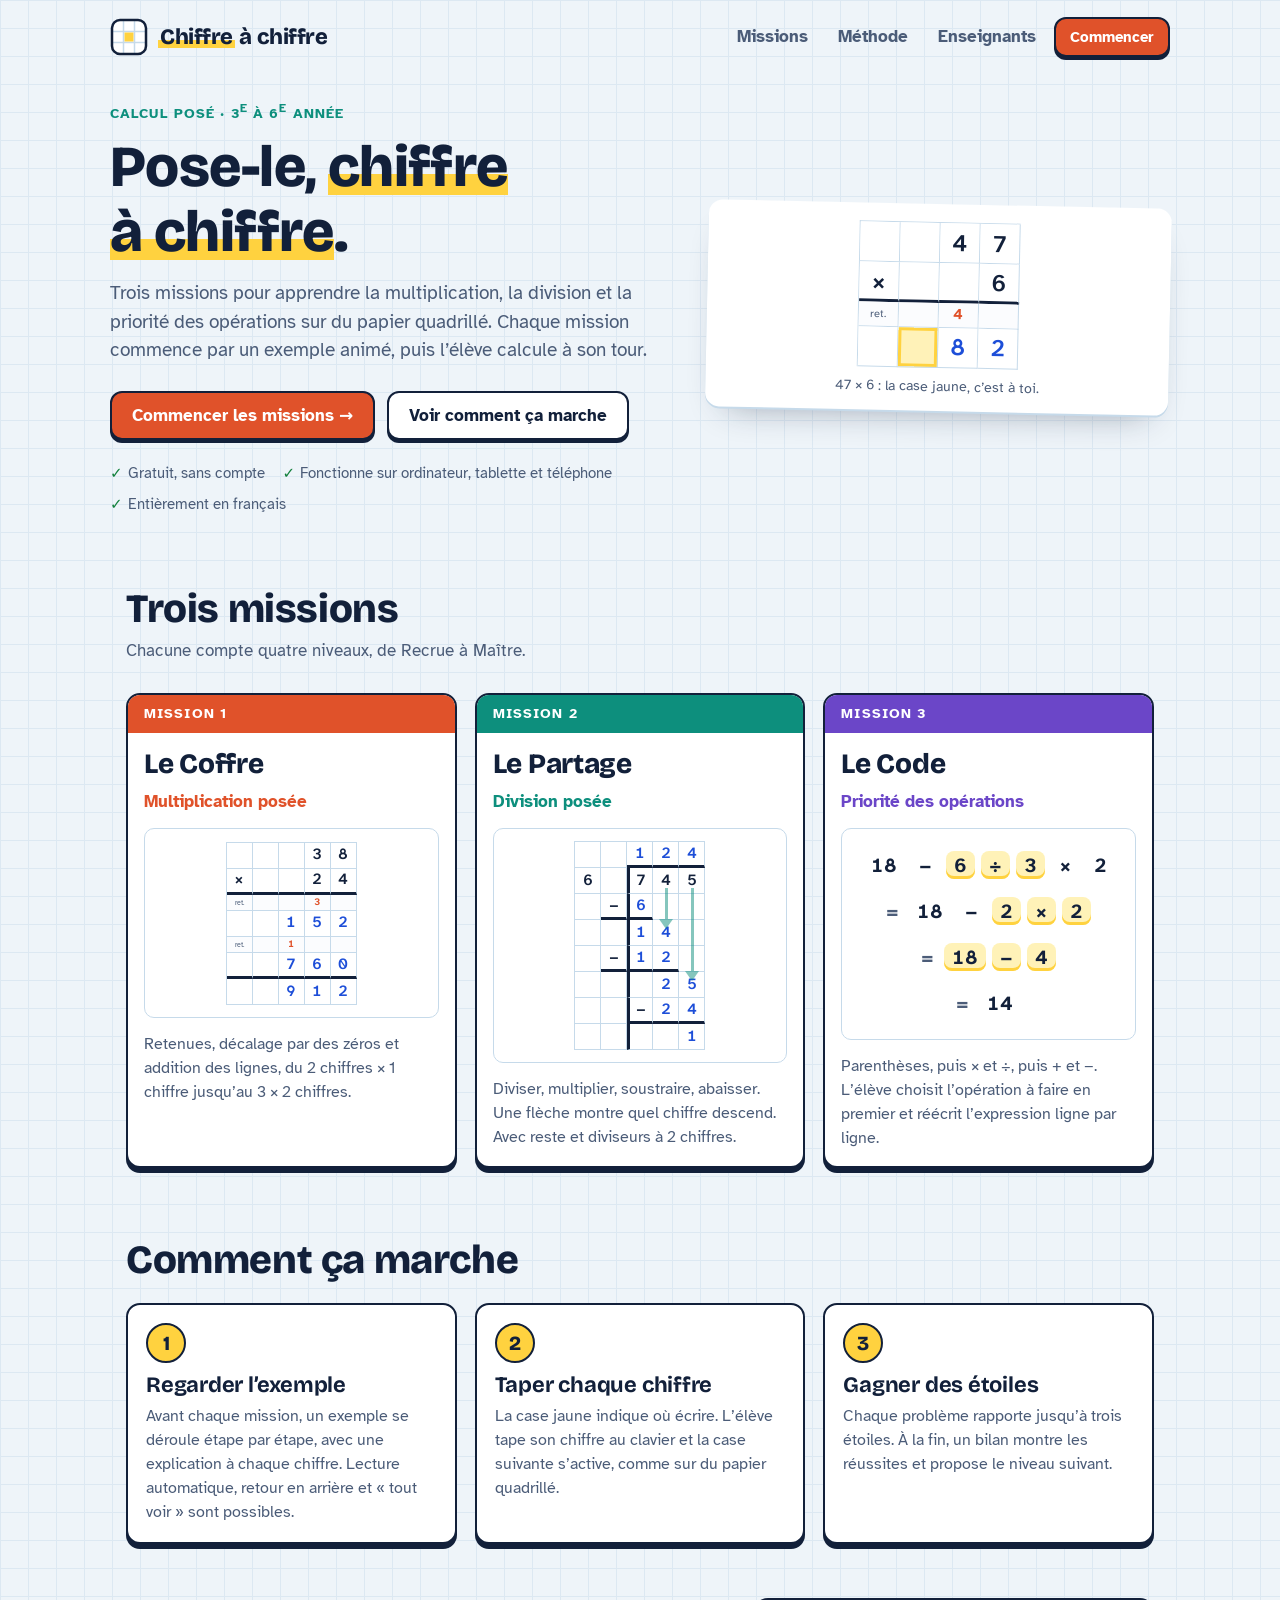
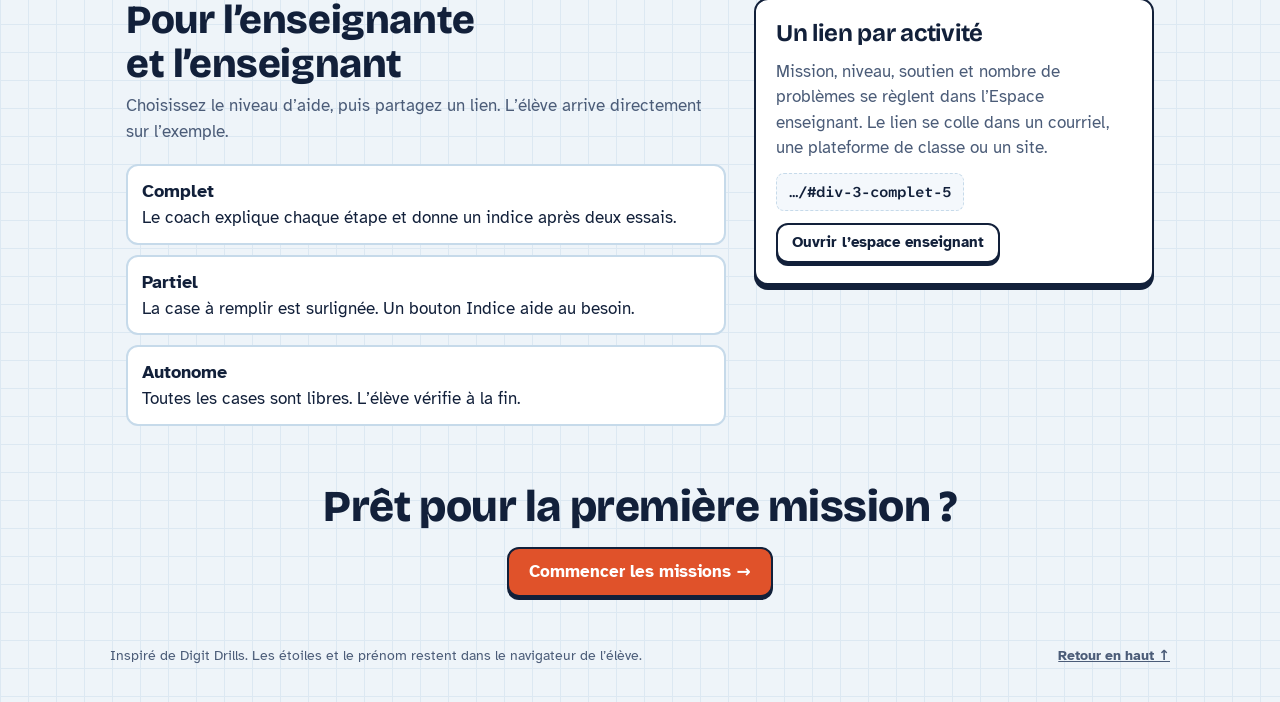
==== commit 20c75b9f: "Add files via upload" ====
--- a/index.html
+++ b/index.html
@@ -8,6 +8,7 @@
 <link rel="preconnect" href="https://fonts.googleapis.com">
 <link rel="preconnect" href="https://fonts.gstatic.com" crossorigin>
 <link href="https://fonts.googleapis.com/css2?family=Atkinson+Hyperlegible:wght@400;700&family=Atkinson+Hyperlegible+Mono:wght@500;600;700&family=Bricolage+Grotesque:opsz,wght@12..96,700;12..96,800&display=swap" rel="stylesheet">
+<link rel="stylesheet" href="style.css">
 <style>
 html { scroll-behavior: smooth; }
 .brand { text-decoration: none; color: var(--ink); }
--- a/style.css
+++ b/style.css
@@ -0,0 +1,265 @@
+:root {
+  /* Idée de mise en page : un cahier quadrillé. La feuille de travail est la vedette, le reste est en marge. */
+  --paper: #EEF4F9;
+  --paper-line: #DCE8F2;
+  --sheet: #FFFFFF;
+  --grid: #C6DAEA;
+  --ink: #12203A;
+  --ink-2: #4B5C78;
+  --pen: #1D4ED8;
+  --hl: #FFD23F;
+  --hl-soft: #FFF2B8;
+  --ok: #12803C;
+  --ok-soft: #DDF4E5;
+  --bad: #D4372C;
+  --bad-soft: #FDE3E0;
+  --m-mult: #E0522A;
+  --m-div: #0D8F7D;
+  --m-ops: #6B46C8;
+  --accent: var(--m-mult);
+  --radius: 14px;
+  --font-d: 'Bricolage Grotesque', 'Trebuchet MS', 'Segoe UI', system-ui, sans-serif;
+  --font-b: 'Atkinson Hyperlegible', 'Segoe UI', system-ui, -apple-system, sans-serif;
+  --font-n: 'Atkinson Hyperlegible Mono', ui-monospace, 'SF Mono', Menlo, Consolas, monospace;
+  color-scheme: light;
+}
+* { box-sizing: border-box; }
+html, body { margin: 0; min-height: 100%; }
+body {
+  background-color: var(--paper);
+  background-image: linear-gradient(var(--paper-line) 1px, transparent 1px), linear-gradient(90deg, var(--paper-line) 1px, transparent 1px);
+  background-size: 28px 28px;
+  color: var(--ink);
+  font: 400 17px/1.5 var(--font-b);
+  -webkit-text-size-adjust: 100%;
+  overflow-x: clip;
+}
+h1, h2, h3 { font-family: var(--font-d); line-height: 1.12; margin: 0; text-wrap: balance; letter-spacing: -0.01em; }
+p { margin: 0; }
+button { font: inherit; color: inherit; cursor: pointer; }
+:focus-visible { outline: 3px solid var(--pen); outline-offset: 2px; border-radius: 6px; }
+.wrap { max-width: 1060px; margin: 0 auto; padding: 0 16px; }
+.sr { position: absolute; width: 1px; height: 1px; overflow: hidden; clip: rect(0 0 0 0); white-space: nowrap; }
+
+/* ---------- En-tête ---------- */
+.top { display: flex; align-items: center; justify-content: space-between; gap: 12px; padding: 16px 0 8px; }
+.brand { display: flex; align-items: center; gap: 10px; background: none; border: 0; padding: 0; text-align: left; }
+.brand-mark { width: 38px; height: 38px; flex: none; }
+.brand-name { font: 800 22px/1 var(--font-d); letter-spacing: -0.02em; }
+.brand-name span { background: linear-gradient(transparent 62%, var(--hl) 62%, var(--hl) 92%, transparent 92%); padding: 0 2px; }
+.agent-chip { display: inline-flex; align-items: center; gap: 8px; font-size: 15px; color: var(--ink-2); background: var(--sheet); border: 1px solid var(--grid); border-radius: 999px; padding: 5px 12px; }
+.agent-chip b { color: var(--ink); font-weight: 700; }
+
+/* ---------- Boutons ---------- */
+.btn { display: inline-flex; align-items: center; justify-content: center; gap: 8px; min-height: 48px; padding: 10px 20px; border-radius: 12px; border: 2px solid var(--ink); background: var(--sheet); font-weight: 700; box-shadow: 0 3px 0 var(--ink); transition: transform .08s, box-shadow .08s; }
+.btn:hover { transform: translateY(-1px); box-shadow: 0 4px 0 var(--ink); }
+.btn:active { transform: translateY(3px); box-shadow: 0 0 0 var(--ink); }
+.btn-primary { background: var(--accent); color: #fff; border-color: var(--ink); }
+.btn-ghost { border-color: transparent; background: transparent; box-shadow: none; color: var(--ink-2); padding: 8px 12px; min-height: 40px; }
+.btn-ghost:hover { background: rgba(255,255,255,.7); box-shadow: none; transform: none; }
+.btn-small { min-height: 40px; padding: 6px 14px; font-size: 15px; }
+.btn[disabled] { opacity: .45; pointer-events: none; }
+
+/* ---------- Accueil ---------- */
+.hero { display: grid; grid-template-columns: minmax(0, 1.1fr) minmax(0, .9fr); gap: 32px; align-items: center; padding: 28px 0 20px; }
+.hero h1 { font-size: clamp(34px, 5.4vw, 58px); font-weight: 800; }
+.hero h1 em { font-style: normal; background: linear-gradient(transparent 60%, var(--hl) 60%, var(--hl) 90%, transparent 90%); }
+.hero p.lead { margin-top: 14px; font-size: 19px; color: var(--ink-2); max-width: 46ch; }
+.name-row { display: flex; align-items: center; flex-wrap: wrap; gap: 10px; margin-top: 22px; }
+.name-row label { font-weight: 700; }
+.name-row input { font: inherit; min-height: 46px; padding: 8px 14px; border-radius: 12px; border: 2px solid var(--ink); background: var(--sheet); width: min(260px, 100%); }
+.hero-sheet { background: var(--sheet); border-radius: var(--radius); padding: 18px 14px 10px; box-shadow: 0 2px 0 var(--grid), 0 18px 36px -22px rgba(18, 32, 58, .45); transform: rotate(1.2deg); }
+.hero-sheet .grid { margin: 0 auto; }
+.hero-cap { text-align: center; color: var(--ink-2); font-size: 14px; padding: 8px 0 4px; }
+
+.missions { display: grid; grid-template-columns: repeat(3, minmax(0, 1fr)); gap: 18px; padding: 10px 0 26px; }
+.mcard { --accent: var(--m-mult); background: var(--sheet); border: 2px solid var(--ink); border-radius: var(--radius); overflow: hidden; display: flex; flex-direction: column; box-shadow: 0 5px 0 var(--ink); }
+.mcard[data-m="div"] { --accent: var(--m-div); }
+.mcard[data-m="ops"] { --accent: var(--m-ops); }
+.mcard-top { background: var(--accent); color: #fff; padding: 12px 16px; display: flex; align-items: center; justify-content: space-between; font: 700 14px/1 var(--font-b); letter-spacing: .08em; text-transform: uppercase; }
+.mcard-body { padding: 16px; display: flex; flex-direction: column; gap: 8px; flex: 1; }
+.mcard h2 { font-size: 28px; font-weight: 800; }
+.mcard .sub { font-weight: 700; color: var(--accent); }
+.mcard .pitch { color: var(--ink-2); font-size: 16px; }
+.levels { display: grid; gap: 8px; margin-top: auto; padding-top: 10px; }
+.lvl { display: flex; align-items: center; justify-content: space-between; gap: 8px; text-align: left; background: #F4F8FC; border: 2px solid var(--grid); border-radius: 10px; padding: 8px 12px; min-height: 48px; }
+.lvl:hover { border-color: var(--accent); background: #fff; }
+.lvl-n { font: 800 18px/1 var(--font-d); color: var(--accent); width: 20px; }
+.lvl-t { flex: 1; line-height: 1.2; }
+.lvl-t b { display: block; font-size: 16px; }
+.lvl-t small { color: var(--ink-2); font-size: 14px; }
+.stars { display: inline-flex; gap: 2px; }
+.stars svg { width: 18px; height: 18px; }
+.star-on { fill: var(--hl); stroke: var(--ink); stroke-width: 1.5; }
+.star-off { fill: none; stroke: var(--grid); stroke-width: 1.5; }
+.foot { display: flex; flex-wrap: wrap; align-items: center; justify-content: space-between; gap: 10px; padding: 8px 0 36px; color: var(--ink-2); font-size: 14px; }
+
+/* ---------- Préparation ---------- */
+.crumbs { padding: 4px 0 6px; }
+.panel { background: var(--sheet); border: 2px solid var(--ink); border-radius: var(--radius); padding: 22px; box-shadow: 0 5px 0 var(--ink); max-width: 820px; }
+.tag { display: inline-block; background: var(--accent); color: #fff; font: 700 13px/1 var(--font-b); letter-spacing: .08em; text-transform: uppercase; padding: 6px 10px; border-radius: 6px; }
+.panel h1 { font-size: clamp(30px, 4.6vw, 44px); margin: 10px 0 6px; font-weight: 800; }
+.panel .lead { color: var(--ink-2); max-width: 56ch; }
+.field { margin-top: 22px; }
+.field h3 { font: 700 15px/1.2 var(--font-b); text-transform: uppercase; letter-spacing: .07em; color: var(--ink-2); margin-bottom: 10px; }
+.seg { display: grid; gap: 10px; grid-template-columns: repeat(auto-fit, minmax(170px, 1fr)); }
+.seg-btn { text-align: left; background: #F4F8FC; border: 2px solid var(--grid); border-radius: 12px; padding: 10px 14px; min-height: 64px; }
+.seg-btn b { display: block; }
+.seg-btn small { color: var(--ink-2); font-size: 14px; line-height: 1.3; display: block; }
+.seg-btn[aria-pressed="true"] { border-color: var(--ink); background: var(--hl-soft); box-shadow: 0 3px 0 var(--ink); }
+.seg.counts { grid-template-columns: repeat(3, minmax(0, 120px)); }
+.seg.counts .seg-btn { min-height: 52px; text-align: center; font-weight: 700; }
+.go { margin-top: 26px; display: flex; flex-wrap: wrap; gap: 12px; align-items: center; }
+.locked-note { margin-top: 12px; display: inline-flex; flex-wrap: wrap; gap: 6px 14px; font-size: 15px; color: var(--ink-2); background: #F4F8FC; border: 1px dashed var(--grid); border-radius: 10px; padding: 8px 12px; }
+
+/* ---------- Zone de travail ---------- */
+.stage { --accent: var(--m-mult); }
+.stage[data-m="div"] { --accent: var(--m-div); }
+.stage[data-m="ops"] { --accent: var(--m-ops); }
+.stage-head { display: flex; flex-wrap: wrap; align-items: center; justify-content: space-between; gap: 10px 16px; padding: 4px 0 12px; }
+.stage-title { display: flex; flex-wrap: wrap; align-items: center; gap: 10px 14px; }
+.stage-title h1 { font-size: clamp(22px, 3.4vw, 32px); font-weight: 800; }
+.dots { display: flex; gap: 6px; align-items: center; }
+.dot { width: 14px; height: 14px; border-radius: 50%; border: 2px solid var(--ink); background: var(--sheet); }
+.dot.now { background: var(--hl); }
+.dot.s1 { background: #FFE9A0; border-color: var(--ink); }
+.dot.s2 { background: #FFD23F; }
+.dot.s3 { background: var(--ok); }
+.work { display: grid; grid-template-columns: minmax(0, 1fr) 330px; gap: 20px; align-items: start; padding-bottom: 36px; }
+.sheet { background: var(--sheet); border-radius: var(--radius); box-shadow: 0 2px 0 var(--grid), 0 18px 36px -24px rgba(18, 32, 58, .5); padding: 20px 16px; overflow-x: auto; position: relative; min-height: 220px; }
+.sheet-stmt { text-align: center; font: 800 26px/1.1 var(--font-d); margin-bottom: 14px; }
+.sheet-stmt small { display: block; font: 400 15px/1.3 var(--font-b); color: var(--ink-2); margin-bottom: 4px; letter-spacing: 0; }
+.side { display: grid; gap: 14px; position: sticky; top: 12px; }
+
+/* ---------- Grille ---------- */
+.grid { position: relative; display: grid; width: max-content; margin: 0 auto; border-top: 1px solid var(--grid); border-left: 1px solid var(--grid); }
+.cell { display: flex; align-items: center; justify-content: center; border-right: 1px solid var(--grid); border-bottom: 1px solid var(--grid); font: 600 calc(var(--cs) * .6)/1 var(--font-n); color: var(--ink); user-select: none; -webkit-user-select: none; position: relative; background: #fff; transition: background .15s; }
+.cell.in { color: var(--pen); }
+.cell.cr { font-size: calc(var(--cs) * .38); background: #FBFCFE; color: var(--accent); font-weight: 700; }
+.cell.lbl { font: 400 calc(var(--cs) * .27)/1 var(--font-b); color: var(--ink-2); }
+.cell.lb { border-bottom: 3px solid var(--ink); }
+.cell.bl { border-left: 3px solid var(--ink); }
+.cell.cur { background: var(--hl-soft); box-shadow: inset 0 0 0 3px var(--hl); animation: pulse 1.15s ease-in-out infinite; z-index: 1; }
+.cell.sel { background: var(--hl-soft); box-shadow: inset 0 0 0 3px var(--hl); z-index: 1; }
+.cell.new { background: var(--hl-soft); }
+.cell.pop { animation: pop .28s ease-out; }
+.cell.bad { background: var(--bad-soft); color: var(--bad); animation: shake .32s; }
+.cell.click { cursor: pointer; background: #F3F8FD; }
+.cell.click:hover { background: #E7F1FB; }
+.cell.empty.cr.click::after { content: ""; }
+@keyframes pulse { 0%, 100% { box-shadow: inset 0 0 0 3px var(--hl); } 50% { box-shadow: inset 0 0 0 5px var(--hl); } }
+@keyframes pop { 0% { transform: scale(.55); } 70% { transform: scale(1.18); } 100% { transform: scale(1); } }
+@keyframes shake { 0%, 100% { transform: translateX(0); } 25% { transform: translateX(-4px); } 75% { transform: translateX(4px); } }
+
+/* ---------- Expressions (priorité des opérations) ---------- */
+.exprs { display: grid; gap: 10px; justify-items: center; }
+.ex-line { display: flex; align-items: center; justify-content: center; flex-wrap: wrap; gap: 6px; font: 700 clamp(24px, 4.6vw, 36px)/1.2 var(--font-n); min-height: 52px; }
+.ex-line.past { color: var(--ink-2); font-size: clamp(20px, 3.8vw, 28px); }
+.ex-line .eq { color: var(--ink-2); margin-right: 4px; }
+.tk { padding: 2px 8px; border-radius: 8px; }
+.tk.p { color: var(--ink-2); padding: 0 2px; }
+.tk.used { background: var(--hl-soft); box-shadow: inset 0 -3px 0 var(--hl); }
+.tk.pend { background: var(--hl-soft); box-shadow: inset 0 0 0 2px var(--hl); }
+.opb { font: inherit; border: 2px dashed var(--accent); background: #fff; color: var(--accent); border-radius: 10px; padding: 0 10px; min-width: 46px; min-height: 46px; cursor: pointer; }
+.opb:hover { background: var(--hl-soft); border-style: solid; }
+.opb.bad { background: var(--bad-soft); border-color: var(--bad); color: var(--bad); animation: shake .32s; }
+.ans-line { display: flex; align-items: center; gap: 8px; font: 700 clamp(22px, 4vw, 32px)/1.2 var(--font-n); margin-top: 6px; }
+.ans-box { min-width: 76px; min-height: 52px; padding: 2px 12px; text-align: center; border-radius: 10px; border: 3px solid var(--hl); background: var(--hl-soft); color: var(--pen); }
+.ans-box.bad { border-color: var(--bad); background: var(--bad-soft); animation: shake .32s; }
+.final-box { margin-top: 8px; font: 800 26px/1.2 var(--font-d); color: var(--ok); display: flex; align-items: center; gap: 10px; }
+.legend { background: #F4F8FC; border: 1px dashed var(--grid); border-radius: 12px; padding: 10px 14px; margin-top: 18px; font-size: 15px; }
+.legend b { display: block; margin-bottom: 4px; }
+.legend ol { margin: 0; padding-left: 20px; }
+.legend li::marker { font-weight: 700; color: var(--m-ops); }
+
+/* ---------- Coach, pavé ---------- */
+.coach { background: var(--sheet); border: 2px solid var(--ink); border-left: 8px solid var(--accent); border-radius: 12px; padding: 12px 14px; display: grid; gap: 8px; }
+.coach-tag { font: 700 12px/1 var(--font-b); letter-spacing: .09em; text-transform: uppercase; color: var(--accent); }
+.fb { font-size: 16px; padding: 8px 10px; border-radius: 8px; }
+.fb.ok { background: var(--ok-soft); color: #0B5A29; }
+.fb.no { background: var(--bad-soft); color: #8E1F17; }
+.ask { font-weight: 700; }
+.pad { display: grid; grid-template-columns: repeat(3, 1fr); gap: 8px; }
+.key { min-height: 58px; border-radius: 12px; border: 2px solid var(--ink); background: var(--sheet); font: 700 26px/1 var(--font-n); box-shadow: 0 3px 0 var(--ink); }
+.key:active { transform: translateY(3px); box-shadow: none; }
+.key.fn { font: 700 16px/1.1 var(--font-b); background: #F4F8FC; }
+.key.key-go { font: 700 16px/1.1 var(--font-b); background: var(--accent); color: #fff; }
+.key[disabled] { opacity: .35; pointer-events: none; }
+.result-card { background: var(--sheet); border: 2px solid var(--ok); border-radius: 12px; padding: 14px; display: grid; gap: 10px; justify-items: start; }
+.result-card .big { font: 800 22px/1.2 var(--font-d); color: var(--ok); }
+.result-card .stars svg { width: 30px; height: 30px; }
+
+/* ---------- Exemple animé ---------- */
+.demo-ctl { display: grid; gap: 8px; }
+.demo-ctl .row { display: flex; flex-wrap: wrap; gap: 8px; }
+.demo-ctl .btn { flex: 1 1 auto; }
+.demo-ctl .btn-primary { flex-basis: 100%; }
+.progress-bar { height: 8px; background: var(--paper-line); border-radius: 999px; overflow: hidden; }
+.progress-bar i { display: block; height: 100%; background: var(--accent); transition: width .25s; }
+.steps-count { font-size: 14px; color: var(--ink-2); }
+
+/* ---------- Bilan ---------- */
+.done { display: grid; justify-items: center; text-align: center; gap: 14px; padding: 18px 0 40px; }
+.stamp { font: 800 clamp(28px, 6vw, 48px)/1 var(--font-d); text-transform: uppercase; letter-spacing: .02em; color: var(--ok); border: 6px solid var(--ok); border-radius: 14px; padding: 12px 20px; transform: rotate(-5deg); animation: stampIn .5s cubic-bezier(.2, 1.4, .4, 1) both; background: rgba(255, 255, 255, .6); }
+.stamp.mid { color: var(--m-ops); border-color: var(--m-ops); }
+.stamp.low { color: var(--ink-2); border-color: var(--ink-2); }
+@keyframes stampIn { 0% { opacity: 0; transform: rotate(-14deg) scale(2.4); } 100% { opacity: 1; transform: rotate(-5deg) scale(1); } }
+.recap { background: var(--sheet); border: 2px solid var(--ink); border-radius: var(--radius); padding: 8px 16px; width: min(560px, 100%); text-align: left; }
+.recap-row { display: flex; align-items: center; justify-content: space-between; gap: 12px; padding: 8px 0; border-bottom: 1px dashed var(--grid); font-family: var(--font-n); font-size: 17px; }
+.recap-row:last-child { border-bottom: 0; }
+.total { font: 800 26px/1 var(--font-d); }
+.done .go { justify-content: center; }
+
+/* ---------- Fenêtre enseignant ---------- */
+.modal-back { position: fixed; inset: 0; background: rgba(18, 32, 58, .55); display: grid; place-items: center; padding: 16px; z-index: 50; }
+.modal { background: var(--sheet); border: 2px solid var(--ink); border-radius: var(--radius); padding: 22px; width: min(560px, 100%); max-height: 92vh; overflow: auto; box-shadow: 0 8px 0 var(--ink); display: grid; gap: 14px; }
+.modal h2 { font-size: 26px; font-weight: 800; }
+.modal label { display: grid; gap: 4px; font-weight: 700; font-size: 15px; }
+.modal select, .modal input { font: 400 17px var(--font-b); min-height: 46px; padding: 8px 10px; border-radius: 10px; border: 2px solid var(--ink); background: #fff; width: 100%; }
+.modal .two { display: grid; grid-template-columns: 1fr 1fr; gap: 12px; }
+.linkbox { display: grid; gap: 8px; }
+.linkbox input { font-family: var(--font-n); font-size: 14px; }
+.note { font-size: 14px; color: var(--ink-2); }
+
+/* ---------- Adaptation ---------- */
+@media (max-width: 880px) {
+  .hero { grid-template-columns: 1fr; }
+  .hero-sheet { transform: none; max-width: 420px; }
+  .missions { grid-template-columns: 1fr; }
+  .work { grid-template-columns: 1fr; }
+  .side { display: contents; }
+  .work { gap: 12px; }
+  .pad-wrap { position: sticky; bottom: 0; z-index: 5; background: linear-gradient(transparent, var(--paper) 14px); padding: 14px 0 10px; }
+  .pad { gap: 6px; }
+  .key { min-height: 48px; font-size: 24px; }
+  .work { padding-bottom: 12px; }
+}
+@media (max-width: 520px) {
+  body { font-size: 16px; }
+  .agent-chip { display: none; }
+  .modal .two { grid-template-columns: 1fr; }
+  .key { min-height: 44px; font-size: 22px; box-shadow: 0 2px 0 var(--ink); }
+  .coach { padding: 8px 10px; gap: 6px; }
+  .fb { font-size: 14px; padding: 5px 8px; }
+  .ask { font-size: 15px; line-height: 1.35; }
+  .sheet { padding: 14px 8px; }
+  .sheet-stmt { font-size: 22px; margin-bottom: 8px; }
+  .stage-title h1 { font-size: 20px; }
+  .stage-head { padding-bottom: 8px; }
+}
+@media (prefers-reduced-motion: reduce) {
+  *, *::before, *::after { animation: none !important; transition: none !important; }
+}
+
+/* flèche « on abaisse » */
+.dn { position: absolute; width: 0; border-left: 3px solid var(--accent); opacity: .5; z-index: 3; pointer-events: none; transform-origin: top; }
+.dn::after { content: ""; position: absolute; left: -8.5px; bottom: -3px; border: 7px solid transparent; border-top: 10px solid var(--accent); border-bottom: 0; }
+.dn.now { opacity: 1; animation: grow .55s ease-out both; }
+@keyframes grow { from { transform: scaleY(0); } to { transform: scaleY(1); } }
+
+/* saisie au clavier dans la case */
+.cellin { width: 100%; height: 100%; border: 0; padding: 0; margin: 0; background: transparent; text-align: center; font: inherit; color: var(--pen); caret-color: transparent; outline: none; }
+.ans-box.ansin { font: inherit; width: 96px; caret-color: var(--pen); outline: none; }
+.typehint { font-size: 14px; color: var(--ink-2); margin-bottom: 8px; }
+.actrow { display: flex; flex-wrap: wrap; gap: 8px; align-items: center; margin-top: 8px; }
+.pad + .actrow { margin-top: 10px; }
